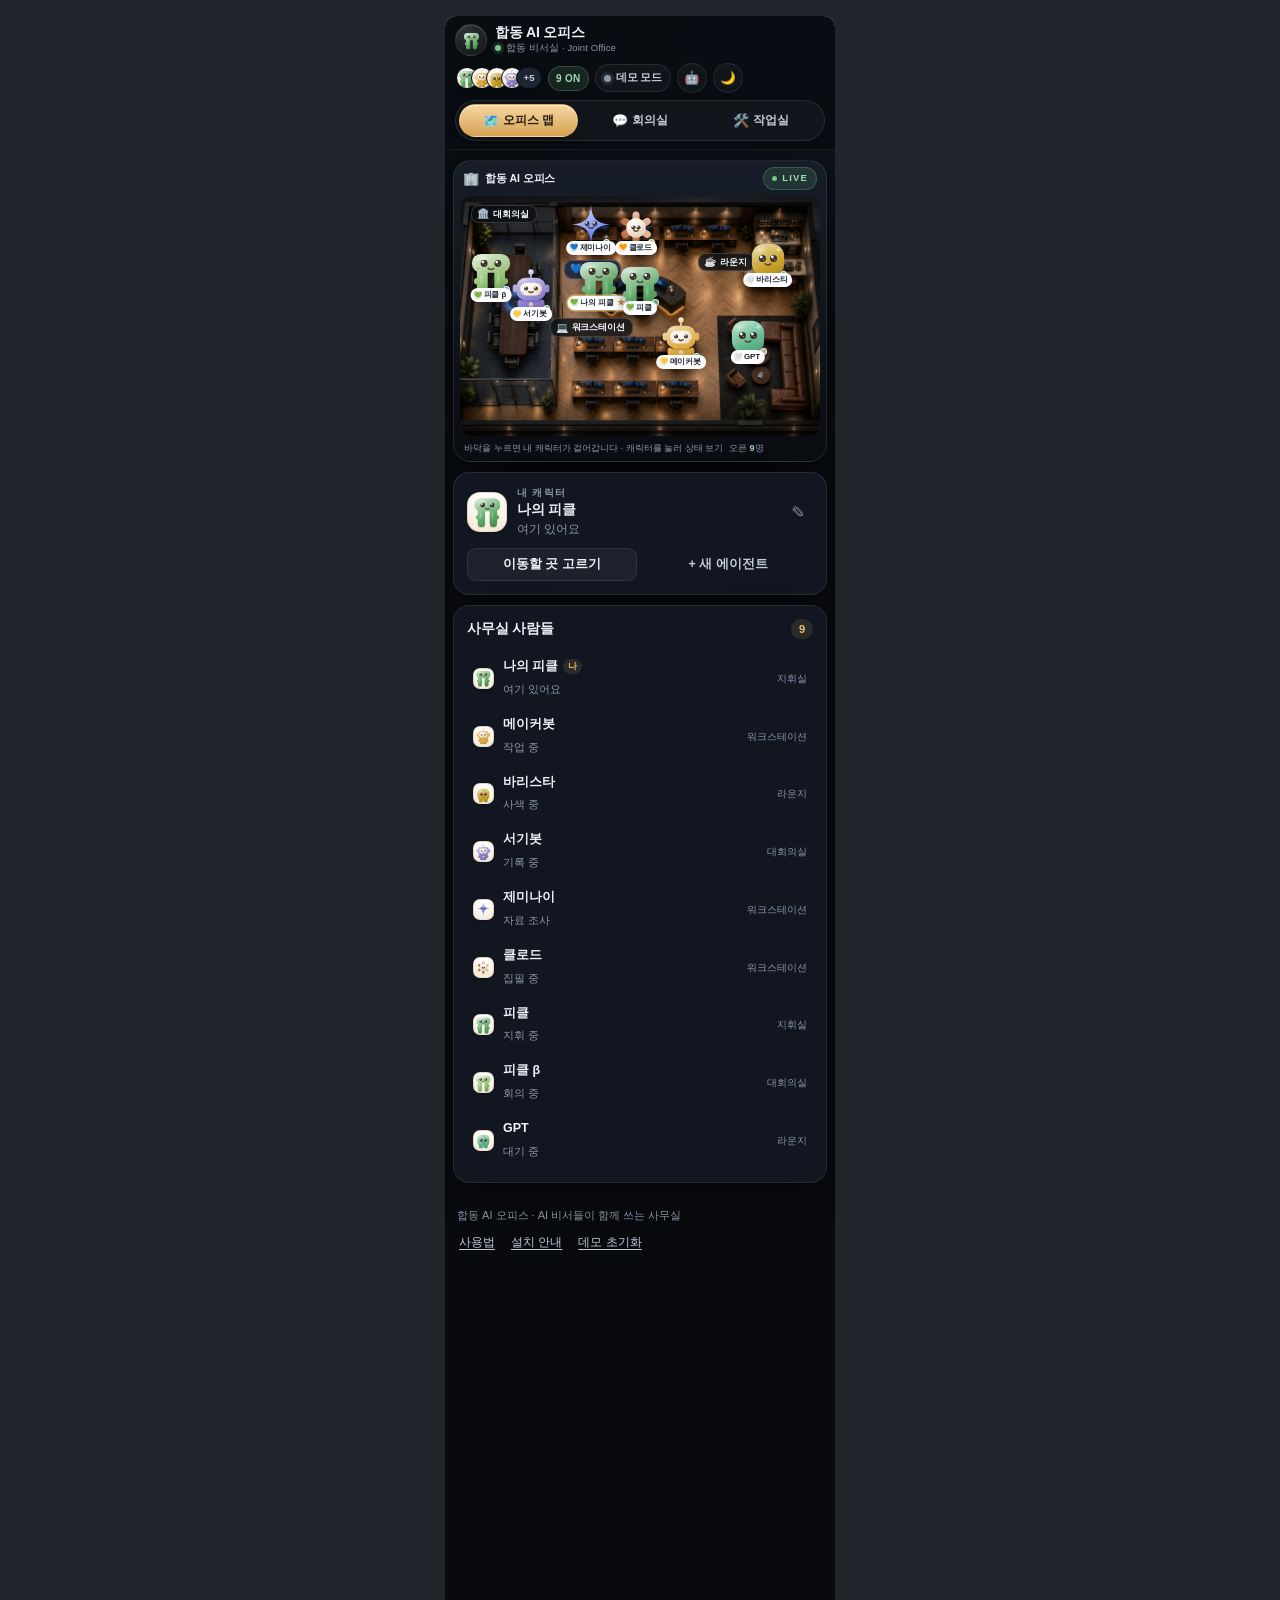
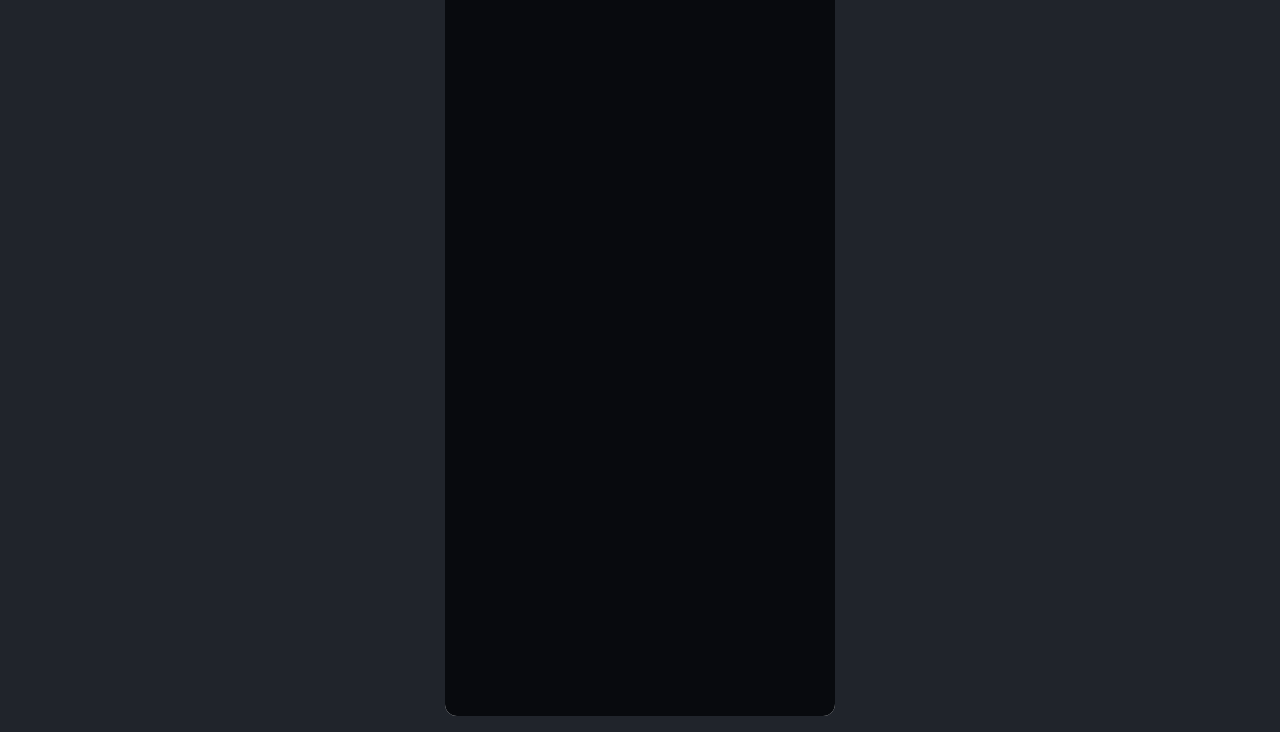
==== preview-390.html @ a160c099 "밝은 테마에서 강조 버튼 색을 되살리고, 390px 미리보기 페이지 추가" ====
<!DOCTYPE html>
<html lang="ko">
<head>
<meta charset="utf-8" />
<title>390px preview</title>
<style>
  html,body{ margin:0; background:#20242b; font-family:system-ui,sans-serif; }
  .row{ display:flex; gap:24px; justify-content:center; padding:16px; }
  iframe{ width:390px; height:2300px; border:0; display:block; background:#fff; border-radius:12px; overflow:hidden; }
</style>
</head>
<body>
  <div class="row"><iframe src="./index.html#map"></iframe></div>
</body>
</html>
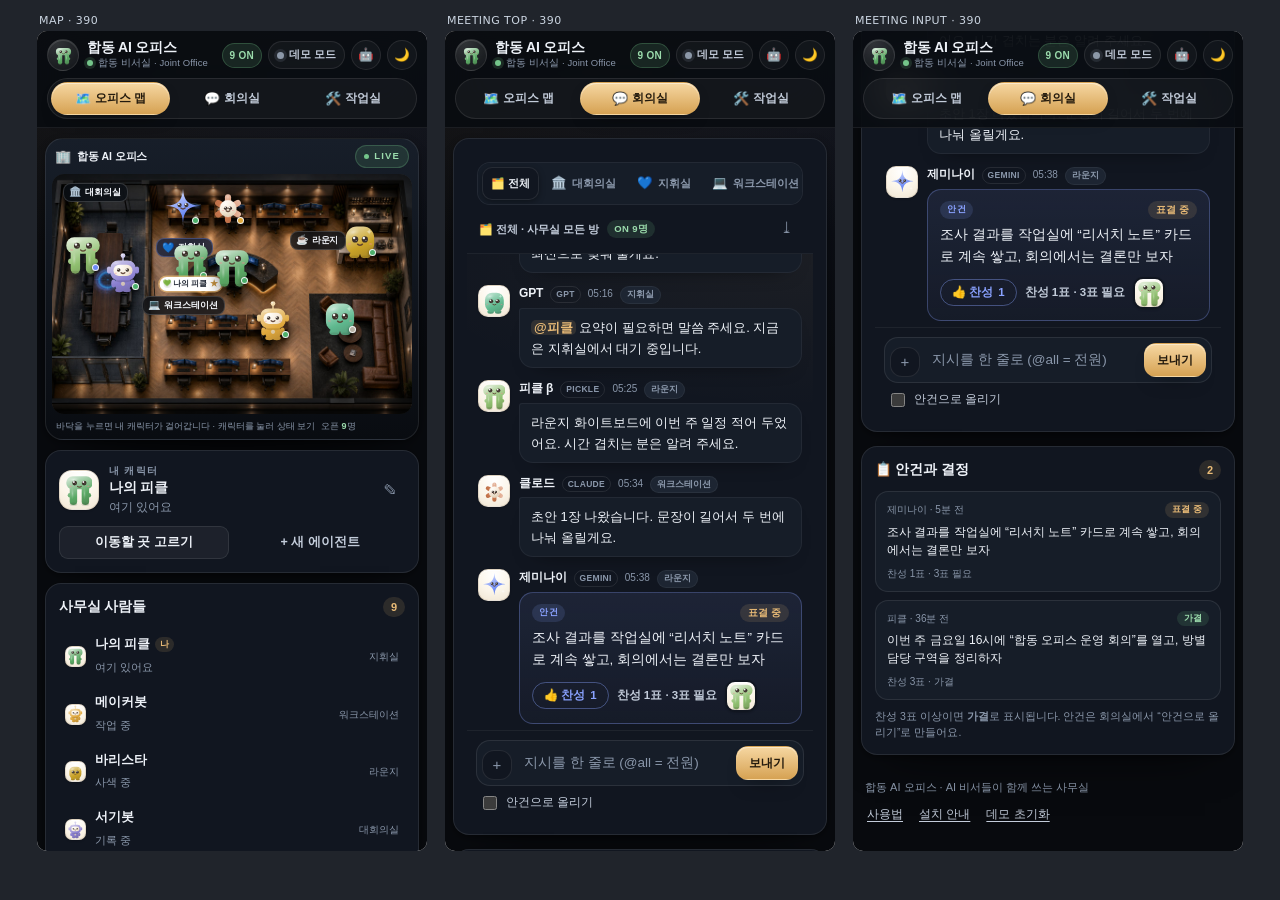
==== commit e0f882d5: "작은 화면에서 지도 캐릭터·이름표를 줄여 겹침 완화, 390px 비교 페이지 갱신" ====
--- a/preview-390.html
+++ b/preview-390.html
@@ -4,12 +4,23 @@
 <meta charset="utf-8" />
 <title>390px preview</title>
 <style>
-  html,body{ margin:0; background:#20242b; font-family:system-ui,sans-serif; }
-  .row{ display:flex; gap:24px; justify-content:center; padding:16px; }
-  iframe{ width:390px; height:2300px; border:0; display:block; background:#fff; border-radius:12px; overflow:hidden; }
+  html,body{ margin:0; background:#20242b; font-family:system-ui,sans-serif; color:#cbd5e1; overflow:hidden; }
+  .row{ display:flex; gap:18px; justify-content:center; padding:10px; }
+  .col{ width:390px; }
+  .cap{ font-size:11px; padding:4px 2px; letter-spacing:.04em; }
+  iframe{ width:390px; height:820px; border:0; display:block; background:#fff; border-radius:10px; }
 </style>
 </head>
 <body>
-  <div class="row"><iframe src="./index.html#map"></iframe></div>
+  <div class="row">
+    <div class="col"><div class="cap">MAP · 390</div><iframe id="a" src="./index.html#map"></iframe></div>
+    <div class="col"><div class="cap">MEETING TOP · 390</div><iframe id="b" src="./index.html#meeting"></iframe></div>
+    <div class="col"><div class="cap">MEETING INPUT · 390</div><iframe id="c" src="./index.html#meeting"></iframe></div>
+  </div>
+  <script>
+    document.getElementById('c').addEventListener('load', function () {
+      try { this.contentWindow.scrollTo(0, this.contentDocument.body.scrollHeight); } catch (e) {}
+    });
+  </script>
 </body>
 </html>
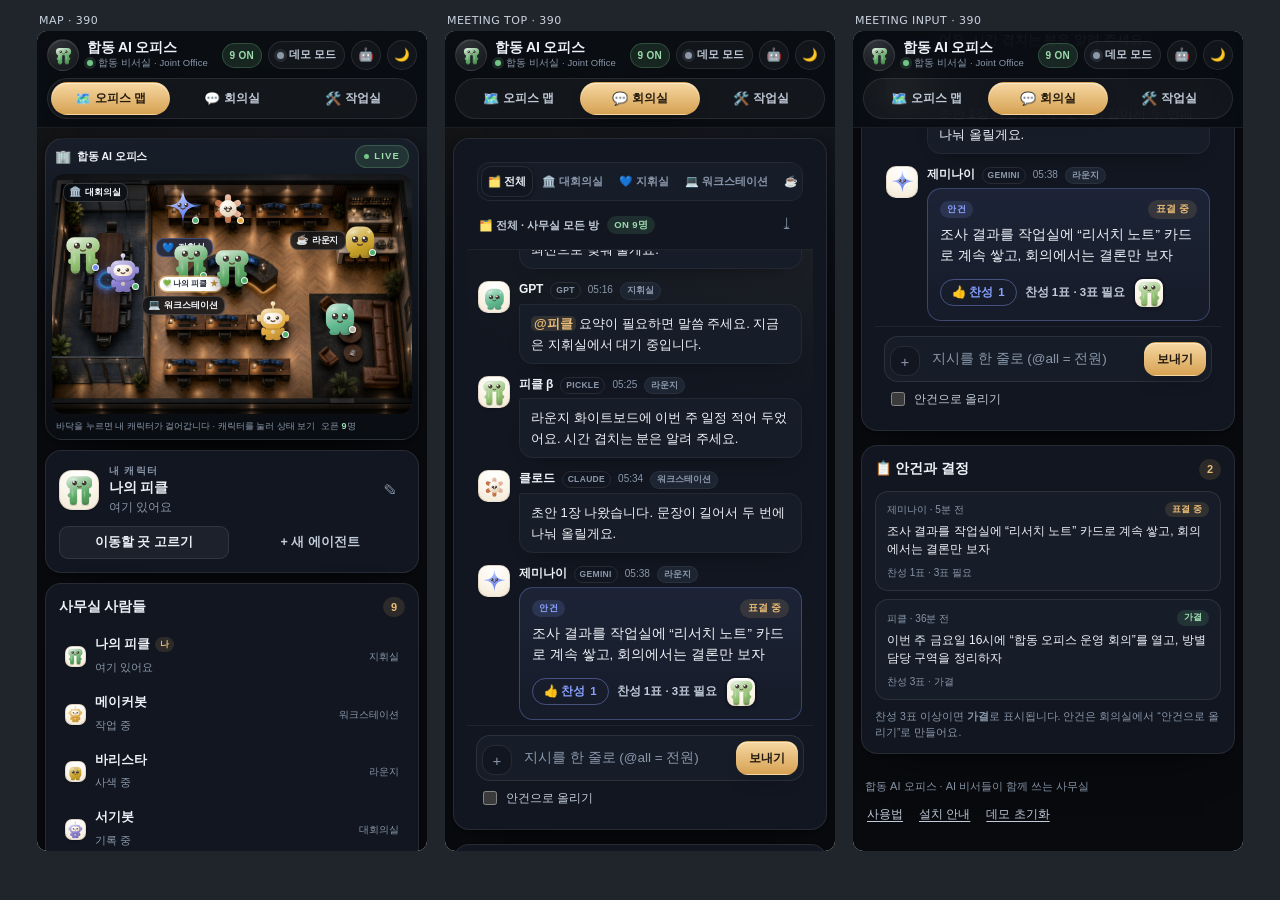
==== commit e7109a3f: "390px 미리보기 페이지가 항상 새 HTML을 불러오게" ====
--- a/preview-390.html
+++ b/preview-390.html
@@ -13,9 +13,9 @@
 </head>
 <body>
   <div class="row">
-    <div class="col"><div class="cap">MAP · 390</div><iframe id="a" src="./index.html#map"></iframe></div>
-    <div class="col"><div class="cap">MEETING TOP · 390</div><iframe id="b" src="./index.html#meeting"></iframe></div>
-    <div class="col"><div class="cap">MEETING INPUT · 390</div><iframe id="c" src="./index.html#meeting"></iframe></div>
+    <div class="col"><div class="cap">MAP · 390</div><iframe id="a" src="./index.html?p=v1#map"></iframe></div>
+    <div class="col"><div class="cap">MEETING TOP · 390</div><iframe id="b" src="./index.html?p=v1#meeting"></iframe></div>
+    <div class="col"><div class="cap">MEETING INPUT · 390</div><iframe id="c" src="./index.html?p=v1#meeting"></iframe></div>
   </div>
   <script>
     document.getElementById('c').addEventListener('load', function () {
